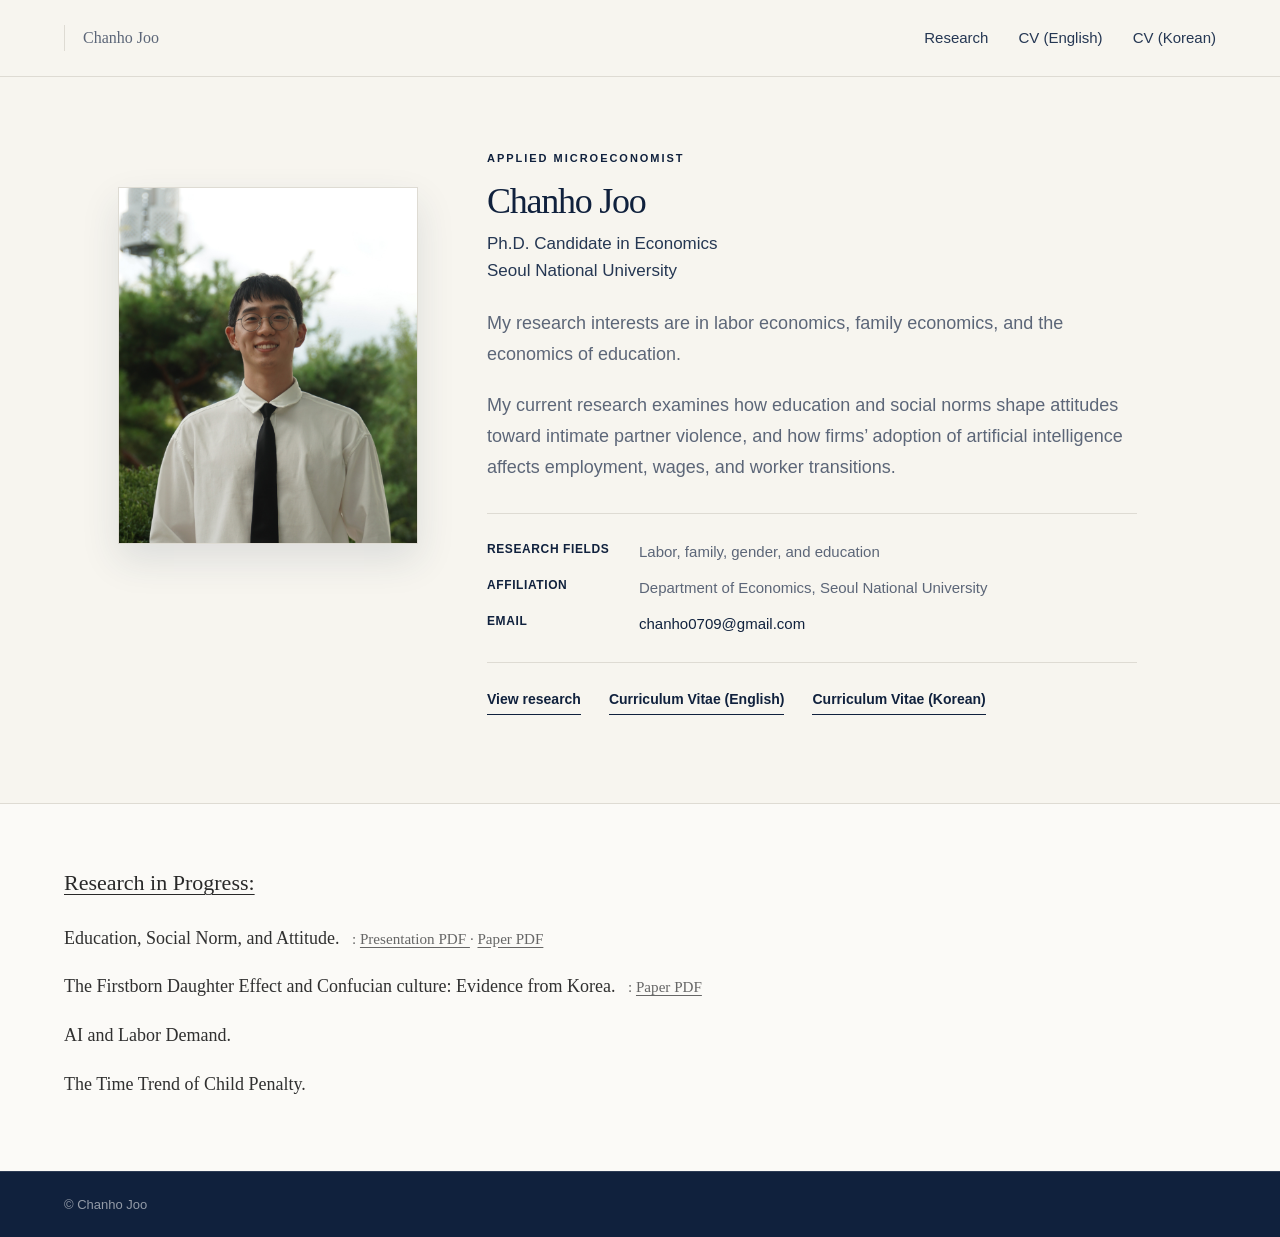
==== index.html @ a2e70e51 "Style research PDF links" ====
<!DOCTYPE html>
<html lang="en">
<head>
  <meta charset="UTF-8">

  <meta
    name="viewport"
    content="width=device-width, initial-scale=1.0"
  >

  <meta
    name="description"
    content="Personal academic website of Chanho Joo, an applied microeconomist at Seoul National University."
  >

  <title>Chanho Joo | Applied Microeconomist</title>

  <link rel="stylesheet" href="./styles.css">
</head>

<body>

  <header class="site-header">

  <div class="site-shell header-inner">

    <div class="header-brand">
      <a class="brand-name brand-name-only" href="#top">
      Chanho Joo
    </a>
  </div>


    <nav class="main-navigation" aria-label="Main navigation">

      <a href="#research">
        Research
      </a>

      <a
        href="./chanho-joo-cv.pdf"
        target="_blank"
        rel="noopener"
      >
        CV (English)
      </a>

      <a
        href="./chanho-joo-cv-korean.pdf"
        target="_blank"
        rel="noopener"
      >
        CV (Korean)
      </a>

    </nav>

  </div>

</header>

    <section class="hero" aria-labelledby="profile-title">

  <div class="site-shell hero-grid">

    <!-- Profile photo -->

    <div class="portrait-column">

      <div class="portrait-frame">

        <img
          src="./Profile1.JPG"
          alt="Portrait of Chanho Joo"
        >

      </div>

    </div>


    <!-- Profile information -->

    <div class="hero-copy">

<p class="eyebrow">
  Applied Microeconomist
</p>

<h1 id="profile-title" class="profile-title">
  Chanho Joo
</h1>

<p class="profile-role">
  Ph.D. Candidate in Economics
  <br>
  Seoul National University
</p>

<p class="profile-bio">
  My research interests are in labor economics, family economics, and
  the economics of education.
</p>

<p class="profile-bio">
  My current research examines how education and social norms
  shape attitudes toward intimate partner violence, and how firms’
  adoption of artificial intelligence affects employment, wages,
  and worker transitions.
</p>


      <dl class="profile-details">

        <div>
          <dt>Research fields</dt>

          <dd>
            Labor, family, gender, and education
          </dd>
        </div>

        <div>
          <dt>Affiliation</dt>

          <dd>
            Department of Economics,
            Seoul National University
          </dd>
        </div>

        <div>
          <dt>Email</dt>

          <dd>
            <a href="mailto:chanho0709@gmail.com">
              chanho0709@gmail.com
            </a>
          </dd>
        </div>

      </dl>


      <div class="profile-links">

        <a href="#research">
          View research
        </a>

        <a
          href="./chanho-joo-cv.pdf"
          target="_blank"
          rel="noopener"
        >
          Curriculum Vitae (English)
        </a>

        <a
          href="./chanho-joo-cv-korean.pdf"
          target="_blank"
          rel="noopener"
        >
          Curriculum Vitae (Korean)
        </a>

      </div>

    </div>

  </div>

</section>


    <!-- ==================================================
     Research
=================================================== -->

<section id="research" class="research-section">

  <div class="site-shell">

    <h2 class="research-list-heading">
      Research in Progress:
    </h2>

    <div class="publication-list">

      <p class="publication-entry">
        Education, Social Norm, and Attitude.
        <span class="publication-links">
          :
          <a
            href="./IPV_Education_Dependent_Norm_Sensitivity.pdf"
            target="_blank"
            rel="noopener"
          >
            Presentation PDF
          </a>
          ·
          <a
            href="./Education_Social_norm_Attitude.pdf"
            target="_blank"
            rel="noopener"
          >
            Paper PDF
          </a>
        </span>
      </p>

      <p class="publication-entry">
        The Firstborn Daughter Effect and Confucian culture: Evidence from Korea.
        <span class="publication-links">
          :
          <a
            href="./Joo_firstborn.pdf"
            target="_blank"
            rel="noopener"
          >
            Paper PDF
          </a>
        </span>
      </p>

      <p class="publication-entry">
        AI and Labor Demand.
      </p>

      <p class="publication-entry">
        The Time Trend of Child Penalty.
      </p>

    </div>

  </div>

</section>

  </main>


  <!-- ==================================================
       Footer
  =================================================== -->

  <footer class="site-footer">

    <div class="site-shell footer-inner">

      <p>
        © Chanho Joo
      </p>

      <p>
        
      </p>

    </div>

  </footer>

</body>
</html>
---- styles.css ----
/* ==================================================
   1. Design variables
================================================== */

:root {
  --background: #f7f5ef;
  --background-light: #fbfaf7;
  --surface: #ffffff;

  --navy: #10213d;
  --navy-soft: #253753;
  --text: #17233a;
  --muted: #5c6678;
  --line: #dedbd3;

  --max-width: 1180px;
  --side-padding: 5vw;
}


/* ==================================================
   2. Base
================================================== */

*,
*::before,
*::after {
  box-sizing: border-box;
}

html {
  scroll-behavior: smooth;
}

body {
  margin: 0;
  overflow-x: hidden;

  background: var(--background);
  color: var(--text);

  font-family:
    Arial,
    "Helvetica Neue",
    Helvetica,
    sans-serif;

  font-size: 16px;
  line-height: 1.65;

  -webkit-font-smoothing: antialiased;
}

img {
  display: block;
  max-width: 100%;
}

a {
  color: inherit;
  text-decoration: none;
  -webkit-tap-highlight-color: transparent;
}

a:focus-visible {
  outline: 2px solid var(--navy);
  outline-offset: 4px;
}

section {
  scroll-margin-top: 90px;
}

.site-shell {
  width: min(
    var(--max-width),
    calc(100% - (var(--side-padding) * 2))
  );
  margin: 0 auto;
}


/* ==================================================
   3. Header
================================================== */

.site-header {
  position: relative;
  z-index: 100;

  width: 100%;

  background: var(--background);
  border-bottom: 1px solid var(--line);
}

.header-inner {
  min-height: 76px;

  display: flex;
  align-items: center;
  justify-content: space-between;

  gap: 40px;
}

.header-brand {
  display: flex;
  align-items: center;
  gap: 18px;
}

.home-link {
  color: var(--navy);
  font-size: 14px;
  font-weight: 700;
}

.brand-name {
  padding-left: 18px;

  border-left: 1px solid var(--line);
  color: var(--muted);

  font-family:
    Georgia,
    "Times New Roman",
    Times,
    serif;

  font-size: 16px;
  font-weight: 400;
}

.home-link:hover,
.brand-name:hover {
  color: var(--navy);
}

.main-navigation {
  display: flex;
  align-items: center;
  justify-content: flex-end;
  flex-wrap: wrap;

  gap: 30px;
}

.main-navigation a {
  position: relative;

  color: var(--navy-soft);
  font-size: 15px;
  font-weight: 500;
}

.main-navigation a::after {
  content: "";

  position: absolute;
  left: 0;
  bottom: -7px;

  width: 100%;
  height: 1px;

  background: var(--navy);

  transform: scaleX(0);
  transform-origin: right;
  transition: transform 180ms ease;
}

.main-navigation a:hover::after {
  transform: scaleX(1);
  transform-origin: left;
}


/* ==================================================
   4. Profile / Hero
================================================== */

.hero {
  padding: 72px 0 88px;
}

.hero-grid {
  display: grid;
  grid-template-columns:
    minmax(250px, 310px)
    minmax(0, 680px);

  align-items: start;
  justify-content: center;

  gap: clamp(48px, 5vw, 72px);
}

.portrait-column {
  align-self: start;

  display: flex;
  justify-content: center;

  /* Aligns the top of the photo approximately with the name. */
  padding-top: 38px;
}

.portrait-frame {
  width: 100%;
  max-width: 300px;
  aspect-ratio: 3518 / 4185;

  overflow: hidden;

  border: 1px solid var(--line);
  background: transparent;

  box-shadow: 0 16px 36px rgba(34, 55, 84, 0.12);
}

.portrait-frame img {
  width: 100%;
  height: 100%;

  object-fit: cover;
  object-position: center;
}

.hero-copy {
  align-self: start;
  max-width: 680px;
}

.eyebrow {
  margin: 0 0 14px;

  color: var(--navy);

  font-size: 11px;
  font-weight: 750;
  letter-spacing: 0.18em;
  text-transform: uppercase;
}

.hero .profile-title {
  margin: 0;

  color: var(--navy);

  font-family:
    Georgia,
    "Times New Roman",
    Times,
    serif;

  font-size: clamp(36px, 2.8vw, 44px);
  font-weight: 500;
  line-height: 1.12;
  letter-spacing: -0.035em;
}

/* Optional: use this class under the name for title and affiliation. */
.profile-role {
  margin: 10px 0 0;

  color: var(--navy-soft);

  font-size: 17px;
  font-weight: 500;
  line-height: 1.55;
}

.profile-bio {
  max-width: 650px;
  margin: 24px 0 0;

  color: var(--muted);

  /* One step larger than the previous 17px setting. */
  font-size: 18px;
  line-height: 1.72;
}

.profile-bio + .profile-bio {
  margin-top: 20px;
}

.profile-details {
  max-width: 650px;

  margin: 30px 0 0;
  padding: 20px 0;

  border-top: 1px solid var(--line);
  border-bottom: 1px solid var(--line);
}

.profile-details div {
  display: grid;
  grid-template-columns: 130px minmax(0, 1fr);

  gap: 22px;
  padding: 6px 0;
}

.profile-details dt {
  color: var(--navy);

  font-size: 12px;
  font-weight: 700;
  letter-spacing: 0.05em;
  text-transform: uppercase;
}

.profile-details dd {
  margin: 0;

  color: var(--muted);

  font-size: 15px;
  line-height: 1.6;
}

.profile-details a {
  color: var(--navy);
}

.profile-details a:hover {
  text-decoration: underline;
  text-underline-offset: 3px;
}

.profile-links {
  display: flex;
  flex-wrap: wrap;

  gap: 28px;
  margin-top: 25px;
}

.profile-links a {
  padding-bottom: 3px;

  border-bottom: 1px solid var(--navy);
  color: var(--navy);

  font-size: 14px;
  font-weight: 700;
}

.profile-links a:hover {
  opacity: 0.65;
}


/* ==================================================
   5. Research: simple publication-style list
================================================== */

.research-section {
  padding: 64px 0 72px;

  border-top: 1px solid var(--line);
  background: var(--background-light);
}

.research-list-heading {
  margin: 0 0 26px;

  color: #292929;

  font-family:
    Georgia,
    "Times New Roman",
    Times,
    serif;

  font-size: 22px;
  font-weight: 400;
  line-height: 1.35;

  text-decoration: underline;
  text-decoration-thickness: 1px;
  text-underline-offset: 4px;
}

.publication-list {
  max-width: 1100px;
}

.publication-entry {
  margin: 0 0 20px;

  color: #303030;

  font-family:
    Georgia,
    "Times New Roman",
    Times,
    serif;

  font-size: 18px;
  font-weight: 400;
  line-height: 1.6;
}

.publication-entry:last-child {
  margin-bottom: 0;
}

.publication-title-link {
  color: inherit;
}

.publication-title-link:hover {
  text-decoration: underline;
  text-underline-offset: 4px;
}

.publication-links {
  margin-left: 8px;

  font-size: 0.84em;
  color: #666;
}

.publication-links a {
  color: inherit;
  text-decoration: underline;
  text-underline-offset: 3px;
}

.paper-status,
.publication-venue {
  font-style: italic;
  font-weight: 600;
}



/* ==================================================
   7. Footer
================================================== */

.site-footer {
  padding: 22px 0;

  background: var(--navy);
  color: rgba(255, 255, 255, 0.55);

  border-top: 1px solid rgba(255, 255, 255, 0.12);
}

.footer-inner {
  display: flex;
  align-items: center;
  justify-content: space-between;

  gap: 30px;
}

.footer-inner p {
  margin: 0;
  font-size: 13px;
}


/* ==================================================
   8. Tablet
================================================== */

@media (max-width: 850px) {
  :root {
    --side-padding: 24px;
  }

  .header-inner {
    min-height: auto;
    padding: 18px 0;
  }

  .main-navigation {
    gap: 18px;
  }

  .hero {
    padding: 52px 0 70px;
  }

  .hero-grid {
    grid-template-columns: 1fr;
    gap: 38px;
  }

.portrait-column {
  align-self: start;
  padding-top: 8px;
}

  .portrait-frame {
    width: min(65vw, 280px);
  }

  .hero-copy {
    max-width: 680px;
  }

}


/* ==================================================
   9. Mobile
================================================== */

@media (max-width: 600px) {
  .header-inner {
    align-items: flex-start;
    flex-direction: column;

    gap: 13px;
  }

  .header-brand {
    gap: 13px;
  }

  .brand-name {
    padding-left: 13px;
    font-size: 16px;
  }

  .main-navigation {
    gap: 20px;
  }

  .main-navigation a {
    font-size: 14px;
  }

  .hero {
    padding: 38px 0 58px;
  }

  .portrait-frame {
    width: min(78vw, 260px);
  }

  .hero .profile-title {
    font-size: 31px;
  }

  .profile-role {
    font-size: 16px;
  }

  .profile-bio {
    font-size: 16px;
    line-height: 1.7;
  }

  .profile-details div {
    grid-template-columns: 1fr;
    gap: 2px;
    padding: 8px 0;
  }

  .research-section {
    padding: 50px 0 56px;
  }

  .research-list-heading {
    margin-bottom: 20px;
    font-size: 19px;
  }

  .publication-entry {
    margin-bottom: 17px;
    font-size: 16px;
  }

  .footer-inner {
    align-items: flex-start;
    flex-direction: column;
    gap: 5px;
  }
}
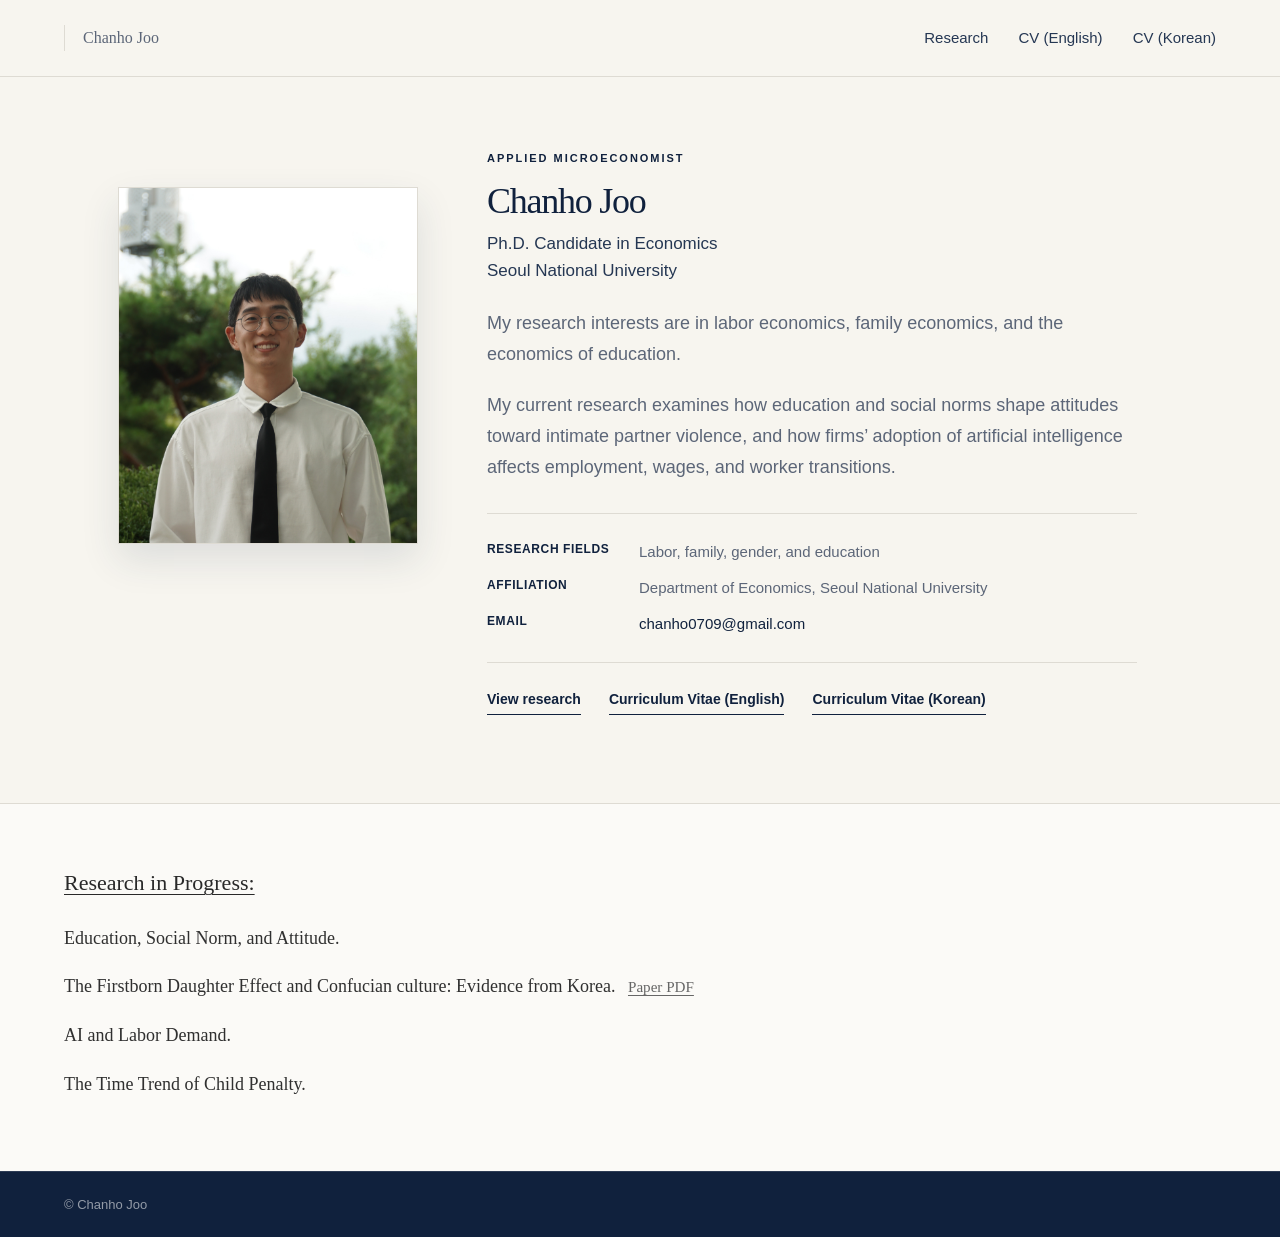
==== commit 088d4fd6: "Temporarily hide research links" ====
--- a/index.html
+++ b/index.html
@@ -189,8 +189,8 @@
 
       <p class="publication-entry">
         Education, Social Norm, and Attitude.
+        <!--
         <span class="publication-links">
-          :
           <a
             href="./IPV_Education_Dependent_Norm_Sensitivity.pdf"
             target="_blank"
@@ -207,12 +207,12 @@
             Paper PDF
           </a>
         </span>
+        -->
       </p>
 
       <p class="publication-entry">
         The Firstborn Daughter Effect and Confucian culture: Evidence from Korea.
         <span class="publication-links">
-          :
           <a
             href="./Joo_firstborn.pdf"
             target="_blank"
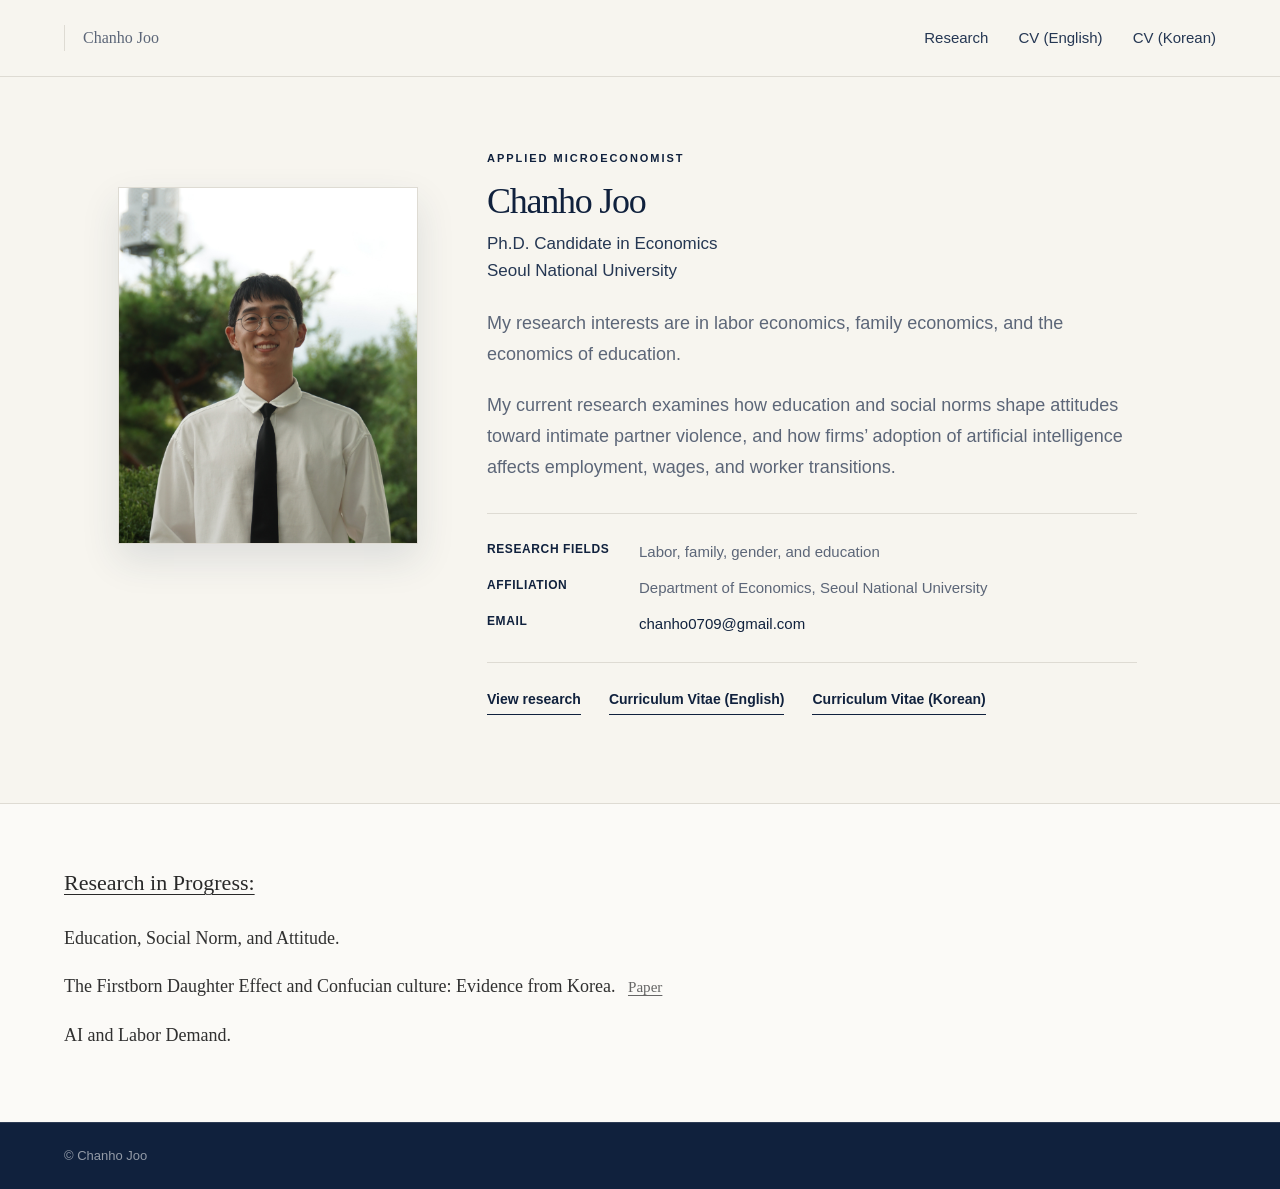
==== commit ed2fcb4a: "Update research link labels" ====
--- a/index.html
+++ b/index.html
@@ -196,7 +196,7 @@
             target="_blank"
             rel="noopener"
           >
-            Presentation PDF
+            PPT
           </a>
           ·
           <a
@@ -204,7 +204,7 @@
             target="_blank"
             rel="noopener"
           >
-            Paper PDF
+            Paper
           </a>
         </span>
         -->
@@ -218,7 +218,7 @@
             target="_blank"
             rel="noopener"
           >
-            Paper PDF
+            Paper
           </a>
         </span>
       </p>
@@ -227,9 +227,11 @@
         AI and Labor Demand.
       </p>
 
+      <!--
       <p class="publication-entry">
         The Time Trend of Child Penalty.
       </p>
+      -->
 
     </div>
 
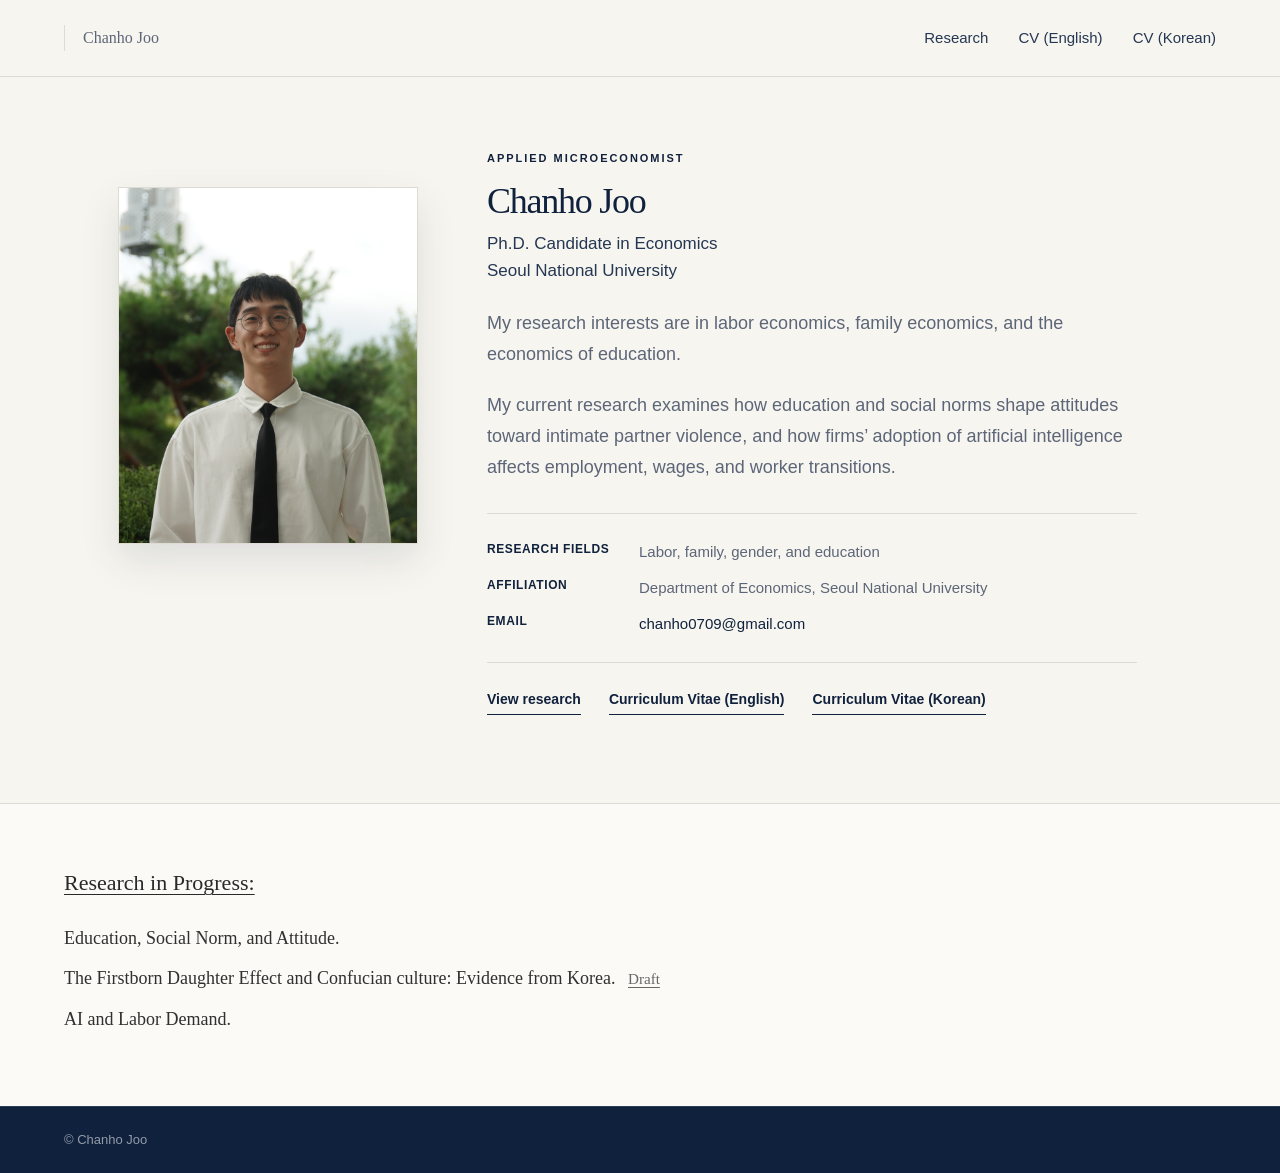
==== commit ff5ad171: "Rename firstborn paper link" ====
--- a/index.html
+++ b/index.html
@@ -218,7 +218,7 @@
             target="_blank"
             rel="noopener"
           >
-            Paper
+            Draft
           </a>
         </span>
       </p>
--- a/styles.css
+++ b/styles.css
@@ -391,7 +391,7 @@
 }
 
 .publication-entry {
-  margin: 0 0 20px;
+  margin: 0 0 12px;
 
   color: #303030;
 
@@ -576,7 +576,7 @@
   }
 
   .publication-entry {
-    margin-bottom: 17px;
+    margin-bottom: 12px;
     font-size: 16px;
   }
 
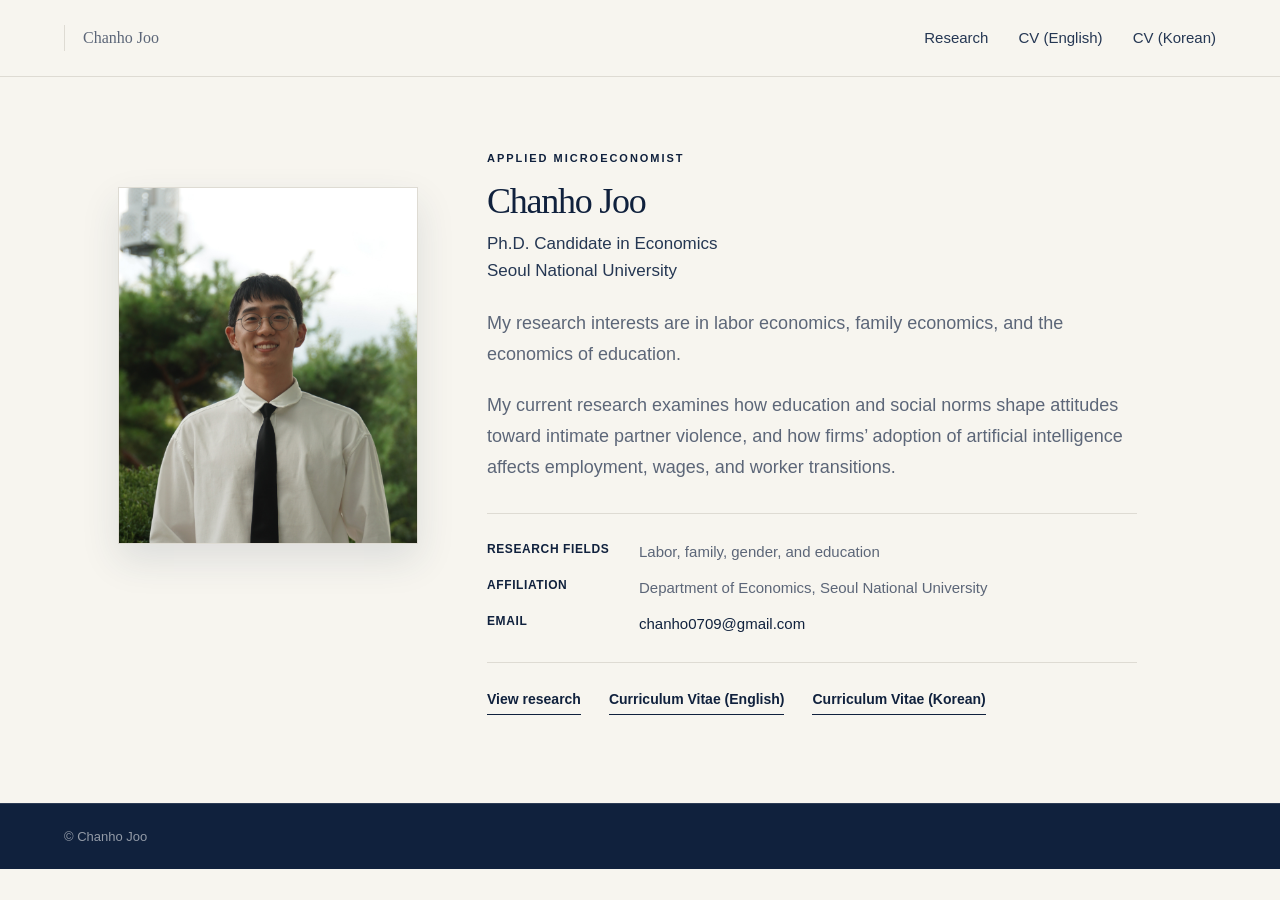
==== commit ecddd012: "Add research detail page" ====
--- a/index.html
+++ b/index.html
@@ -33,7 +33,7 @@
 
     <nav class="main-navigation" aria-label="Main navigation">
 
-      <a href="#research">
+      <a href="./research.html">
         Research
       </a>
 
@@ -59,6 +59,8 @@
 
 </header>
 
+<main>
+
     <section class="hero" aria-labelledby="profile-title">
 
   <div class="site-shell hero-grid">
@@ -144,7 +146,7 @@
 
       <div class="profile-links">
 
-        <a href="#research">
+        <a href="./research.html">
           View research
         </a>
 
@@ -172,73 +174,6 @@
 
 </section>
 
-
-    <!-- ==================================================
-     Research
-=================================================== -->
-
-<section id="research" class="research-section">
-
-  <div class="site-shell">
-
-    <h2 class="research-list-heading">
-      Research in Progress:
-    </h2>
-
-    <div class="publication-list">
-
-      <p class="publication-entry">
-        Education, Social Norm, and Attitude.
-        <!--
-        <span class="publication-links">
-          <a
-            href="./IPV_Education_Dependent_Norm_Sensitivity.pdf"
-            target="_blank"
-            rel="noopener"
-          >
-            PPT
-          </a>
-          ·
-          <a
-            href="./Education_Social_norm_Attitude.pdf"
-            target="_blank"
-            rel="noopener"
-          >
-            Paper
-          </a>
-        </span>
-        -->
-      </p>
-
-      <p class="publication-entry">
-        The Firstborn Daughter Effect and Confucian culture: Evidence from Korea.
-        <span class="publication-links">
-          <a
-            href="./Joo_firstborn.pdf"
-            target="_blank"
-            rel="noopener"
-          >
-            Draft
-          </a>
-        </span>
-      </p>
-
-      <p class="publication-entry">
-        AI and Labor Demand.
-      </p>
-
-      <!--
-      <p class="publication-entry">
-        The Time Trend of Child Penalty.
-      </p>
-      -->
-
-    </div>
-
-  </div>
-
-</section>
-
   </main>
 
 
--- a/styles.css
+++ b/styles.css
@@ -176,6 +176,14 @@
   transform-origin: left;
 }
 
+.main-navigation a[aria-current="page"] {
+  color: var(--navy);
+}
+
+.main-navigation a[aria-current="page"]::after {
+  transform: scaleX(1);
+}
+
 
 /* ==================================================
    4. Profile / Hero
@@ -439,6 +447,97 @@
 }
 
 
+/* ==================================================
+   6. Research detail page
+================================================== */
+
+.research-page {
+  min-height: calc(100vh - 146px);
+  padding: 72px 0 96px;
+}
+
+.research-page-content {
+  max-width: 1120px;
+}
+
+.research-page-title {
+  margin: 0 0 56px;
+
+  color: var(--navy);
+
+  font-family:
+    Georgia,
+    "Times New Roman",
+    Times,
+    serif;
+
+  font-size: clamp(34px, 4vw, 50px);
+  font-weight: 500;
+  line-height: 1.1;
+  letter-spacing: -0.035em;
+}
+
+.research-paper {
+  margin-bottom: 62px;
+}
+
+.research-paper-title {
+  margin: 0 0 22px;
+
+  color: #292929;
+
+  font-family:
+    Georgia,
+    "Times New Roman",
+    Times,
+    serif;
+
+  font-size: clamp(21px, 2.2vw, 27px);
+  font-style: italic;
+  font-weight: 500;
+  line-height: 1.4;
+}
+
+.research-paper-links {
+  margin-left: 8px;
+
+  color: var(--muted);
+  font-family:
+    Arial,
+    "Helvetica Neue",
+    Helvetica,
+    sans-serif;
+  font-size: 0.62em;
+  font-style: normal;
+  font-weight: 600;
+  white-space: nowrap;
+}
+
+.research-paper-links a {
+  color: inherit;
+  text-decoration: underline;
+  text-decoration-thickness: 1px;
+  text-underline-offset: 3px;
+}
+
+.research-paper-links a:hover {
+  color: var(--navy);
+}
+
+.research-abstract {
+  max-width: 1080px;
+  margin: 0;
+
+  color: #303030;
+  font-size: 17px;
+  line-height: 1.8;
+}
+
+.research-paper-title-only {
+  margin-bottom: 0;
+}
+
+
 
 /* ==================================================
    7. Footer
@@ -580,6 +679,27 @@
     font-size: 16px;
   }
 
+  .research-page {
+    padding: 52px 0 70px;
+  }
+
+  .research-page-title {
+    margin-bottom: 40px;
+  }
+
+  .research-paper {
+    margin-bottom: 46px;
+  }
+
+  .research-paper-title {
+    margin-bottom: 16px;
+  }
+
+  .research-abstract {
+    font-size: 16px;
+    line-height: 1.75;
+  }
+
   .footer-inner {
     align-items: flex-start;
     flex-direction: column;
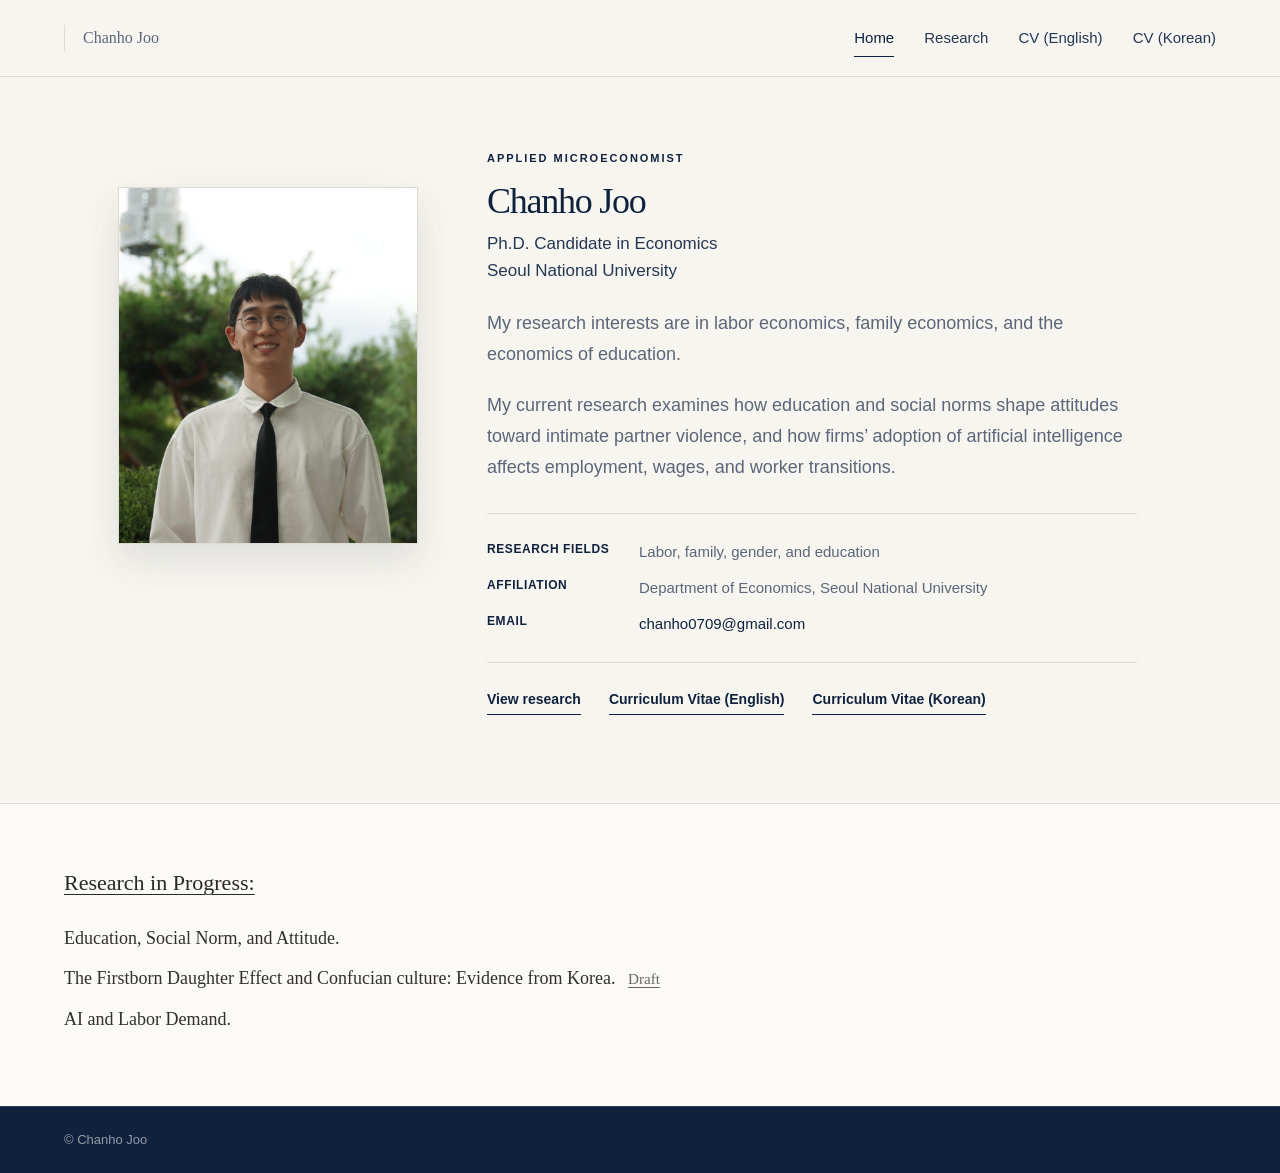
==== commit ac7c901c: "Restore homepage research list" ====
--- a/index.html
+++ b/index.html
@@ -32,6 +32,10 @@
 
 
     <nav class="main-navigation" aria-label="Main navigation">
+
+      <a href="./index.html" aria-current="page">
+        Home
+      </a>
 
       <a href="./research.html">
         Research
@@ -174,6 +178,53 @@
 
 </section>
 
+    <!-- ==================================================
+         Research
+    =================================================== -->
+
+    <section class="research-section" aria-labelledby="research-list-heading">
+
+      <div class="site-shell">
+
+        <h2 id="research-list-heading" class="research-list-heading">
+          Research in Progress:
+        </h2>
+
+        <div class="publication-list">
+
+          <p class="publication-entry">
+            Education, Social Norm, and Attitude.
+          </p>
+
+          <p class="publication-entry">
+            The Firstborn Daughter Effect and Confucian culture: Evidence from Korea.
+            <span class="publication-links">
+              <a
+                href="./Joo_firstborn.pdf"
+                target="_blank"
+                rel="noopener"
+              >
+                Draft
+              </a>
+            </span>
+          </p>
+
+          <p class="publication-entry">
+            AI and Labor Demand.
+          </p>
+
+          <!--
+          <p class="publication-entry">
+            The Time Trend of Child Penalty.
+          </p>
+          -->
+
+        </div>
+
+      </div>
+
+    </section>
+
   </main>
 
 
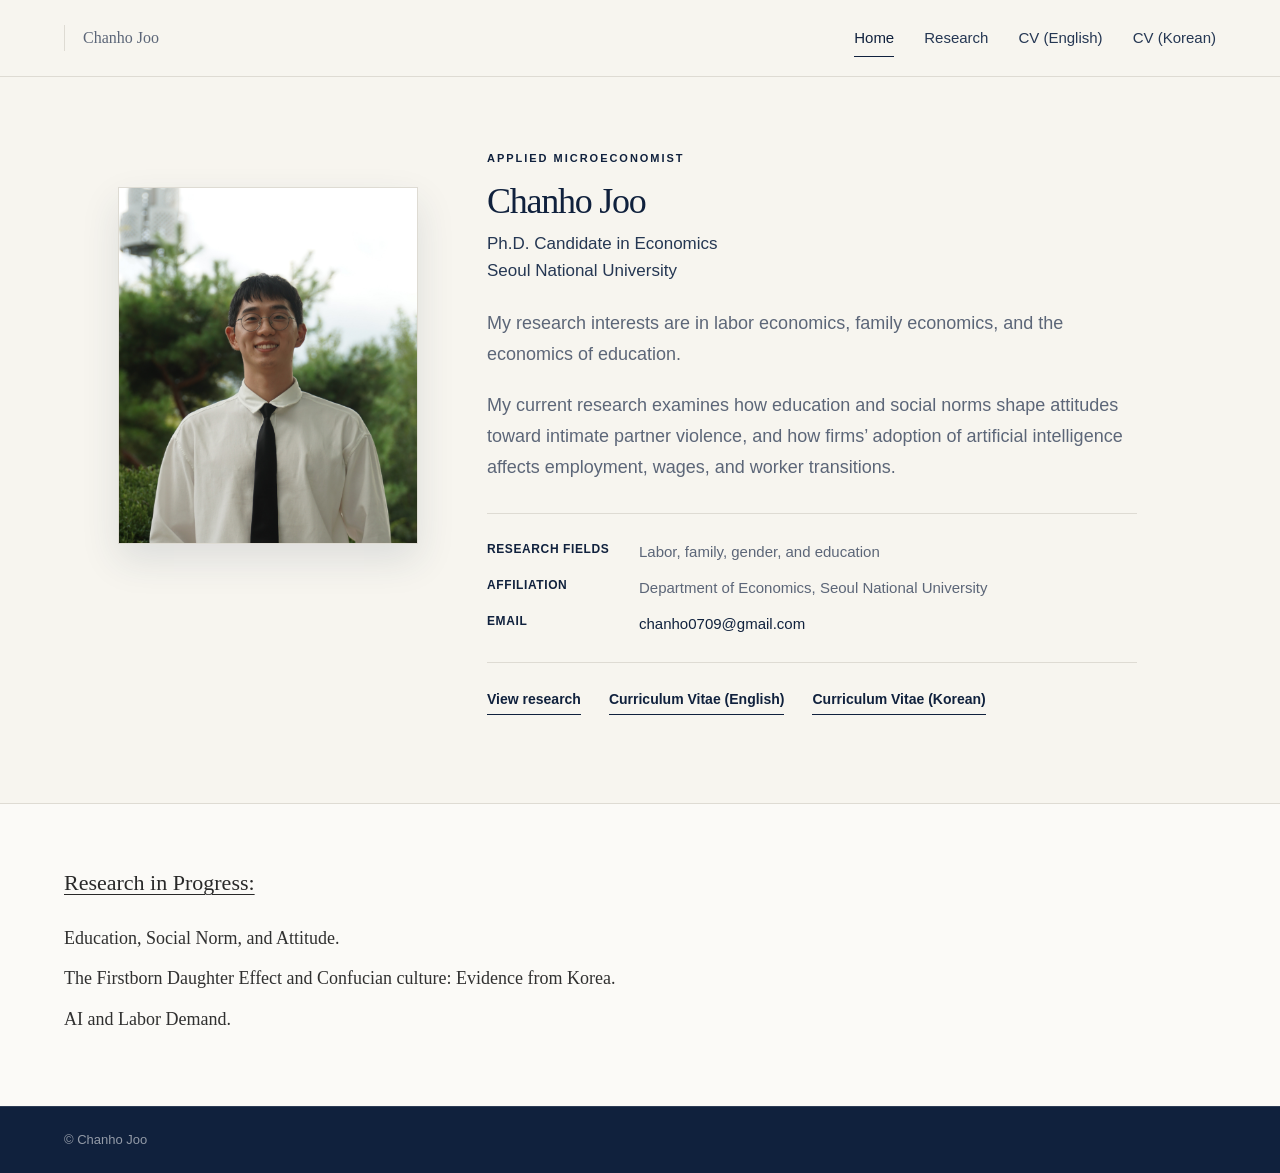
==== commit df8bf6a9: "Temporarily hide research links" ====
--- a/index.html
+++ b/index.html
@@ -198,6 +198,7 @@
 
           <p class="publication-entry">
             The Firstborn Daughter Effect and Confucian culture: Evidence from Korea.
+            <!--
             <span class="publication-links">
               <a
                 href="./Joo_firstborn.pdf"
@@ -207,6 +208,7 @@
                 Draft
               </a>
             </span>
+            -->
           </p>
 
           <p class="publication-entry">
